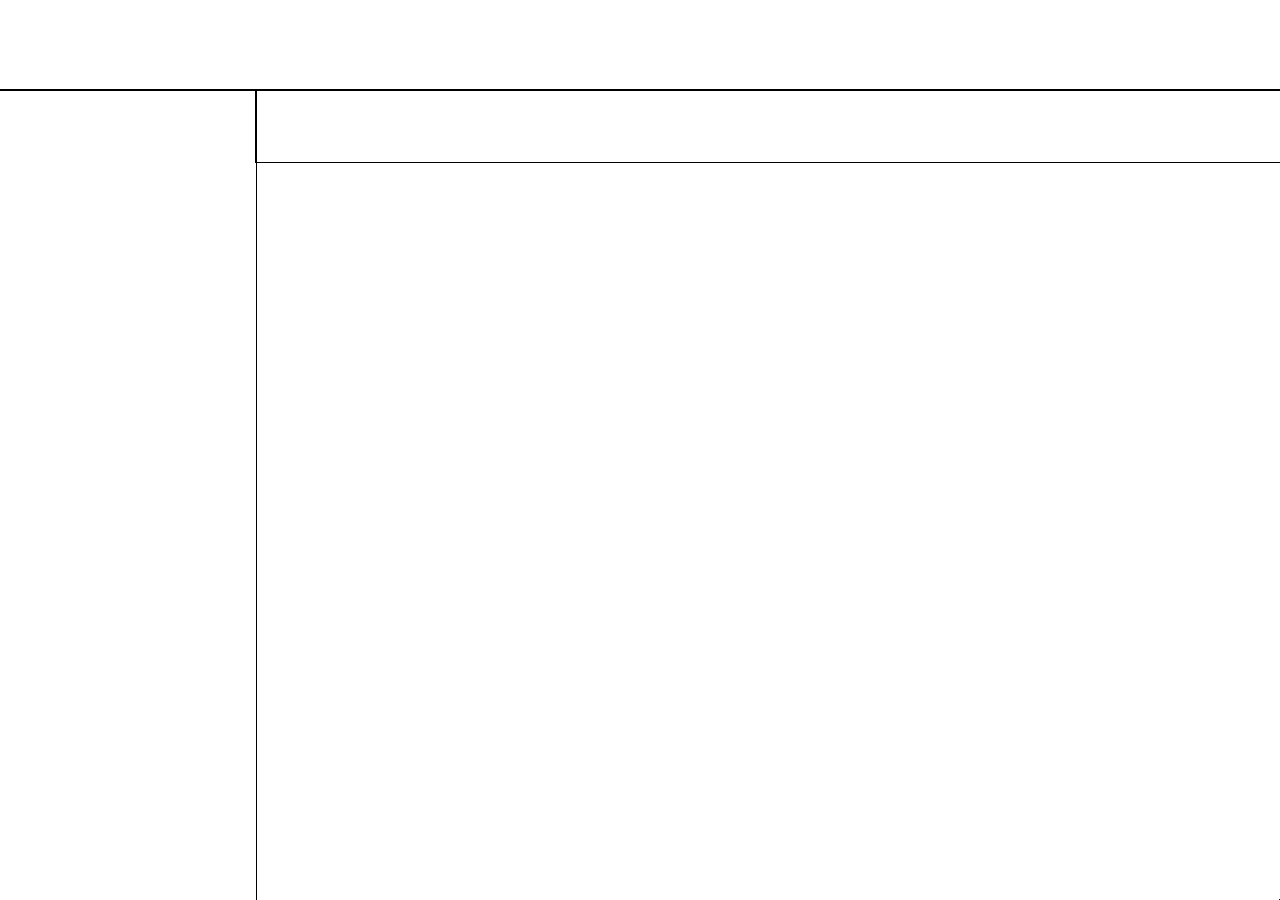
==== index.html @ 4a04c32e "the grid layout of the whole page" ====
<!DOCTYPE html>
<html lang="en">

<head>
    <meta charset="UTF-8">
    <meta http-equiv="X-UA-Compatible" content="IE=edge">
    <meta name="viewport" content="width=device-width, initial-scale=1.0">
    <title>YouTube</title>
    <link rel="stylesheet" href="assets/css/style.css">
    <link href="https://fonts.googleapis.com/icon?family=Material+Icons" rel="stylesheet" />
    <link rel="stylesheet" href="https://pro.fontawesome.com/releases/v5.10.0/css/all.css" integrity="sha384-AYmEC3Yw5cVb3ZcuHtOA93w35dYTsvhLPVnYs9eStHfGJvOvKxVfELGroGkvsg+p" crossorigin="anonymous"/>
    <link rel="icon" href="assets/images/main/youtube_logo_icon_168737.png" type="image/icon type">
</head>

<body>
<!----------------------------------------------------------------------------------------->
    <section class="container-menus" id="container-menus">
<!-------------------------------------------------------------------------------->
        <header class="header">
            
        </header>

        <header class="mini-header">

        </header>

        <aside class="left-menu">

        </aside>

        <main class="main-menu">
        
        </main>
<!----------------------------------------------------------------------------------------->
    </section>
        
</body>
</html>
---- assets/css/style.css ----
/*DEFAULT VALUES */
* {
    margin: 0 0;
    padding: 0 0;
    box-sizing: border-box;
    text-decoration: none;
    list-style: none;
}

body {
    font-family: sans-serif;
    font-size: 12px;
}

.svg {
    padding-top: 3px;
}

html {
    scroll-behavior: smooth;
}

a {
    transition: 1s;
    -webkit-transition: 1s;
    -moz-transition: 1s;
    -ms-transition: 1s;
    -o-transition: 1s;
}

/* HERE THE GIRD LAYOUT FOR THE PAGE */
section.container-menus {
    height: 100vh;
    display: grid;
    grid-template: 
    "header header" 0.1fr
    "left-menu mini-header" 0.08fr
    "left-menu main" 0.82fr /
    0.2fr 0.8fr;
}

section.container-menus header.header {
    grid-area: header;
    outline: 1px solid #000;
}

section.container-menus header.mini-header {
    grid-area: mini-header;
    outline: 1px solid #000;
}

section.container-menus aside.left-menu {
    grid-area: left-menu;
    outline: 1px solid #000;
}

section.container-menus main.main-menu {
    grid-area: main-menu;
    outline: 1px solid #000;
}
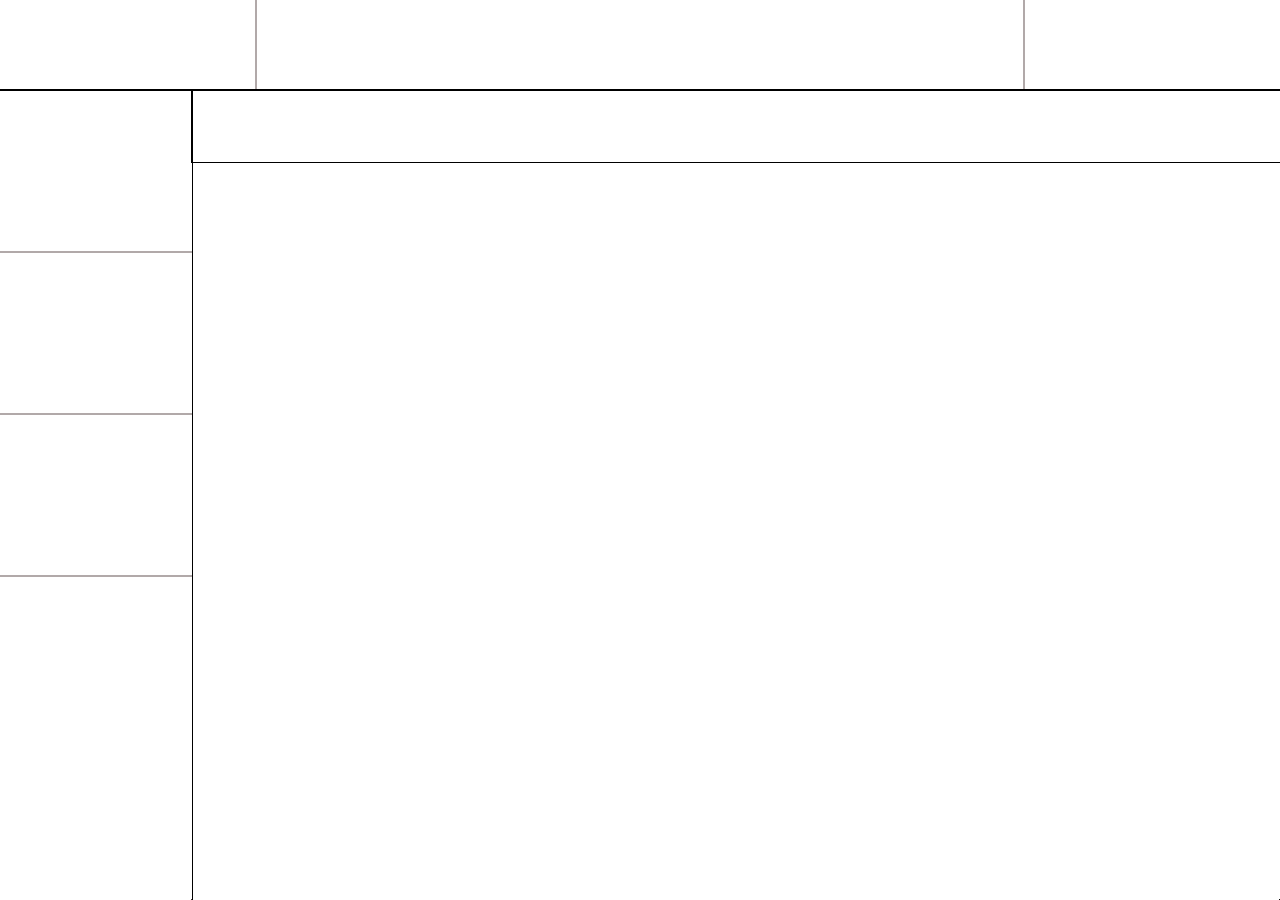
==== commit 69ad2b66: "layuout finished for page" ====
--- a/index.html
+++ b/index.html
@@ -18,14 +18,62 @@
 <!-------------------------------------------------------------------------------->
         <header class="header">
             
+            <div class="header-sub-1">
+
+            </div>
+
+            <div class="header-sub-2">
+                
+            </div>
+
+            <div class="header-sub-3">
+                
+            </div>
+
         </header>
 
         <header class="mini-header">
+
+            <div class="elements-wrapper">
+
+            </div>
 
         </header>
 
         <aside class="left-menu">
 
+            <div class="left-menu-sub-1">
+                
+            </div>
+
+            <div class="left-menu-sub-2">
+                
+            </div>
+
+            <div class="left-menu-sub-3">
+                
+            </div>
+
+            <div class="left-menu-sub-4">
+                
+            </div>
+
+            <div class="left-menu-sub-5">
+                
+            </div>
+
+            <div class="left-menu-sub-6">
+                
+            </div>
+
+            <div class="left-menu-sub-7">
+                
+            </div>
+
+            <div class="left-menu-sub-8">
+                
+            </div>
+            
         </aside>
 
         <main class="main-menu">
--- a/assets/css/style.css
+++ b/assets/css/style.css
@@ -36,25 +36,100 @@
     "header header" 0.1fr
     "left-menu mini-header" 0.08fr
     "left-menu main" 0.82fr /
-    0.2fr 0.8fr;
+    0.15fr 0.85fr;
 }
 
 section.container-menus header.header {
     grid-area: header;
     outline: 1px solid #000;
+    width: 100%;
+    display: grid;
+    grid-template: 
+    "header-sub-1 header-sub-2 header-sub-3" 1fr /
+    0.2fr 0.6fr 0.2fr;
 }
 
 section.container-menus header.mini-header {
     grid-area: mini-header;
     outline: 1px solid #000;
+    width: 100%;
 }
 
 section.container-menus aside.left-menu {
     grid-area: left-menu;
     outline: 1px solid #000;
+    width: 100%;
+    display: grid;
+    grid-template: 
+    "left-menu-sub-1" 0.2fr
+    "left-menu-sub-2" 0.2fr
+    "left-menu-sub-3" 0.2fr
+    "left-menu-sub-4" 0.4fr /
+    /* "left-menu-sub-5" 0.05fr
+    "left-menu-sub-6" 0.05fr
+    "left-menu-sub-7" 0.3fr
+    "left-menu-sub-8"; 0.3fr */
+    1fr;
 }
 
 section.container-menus main.main-menu {
     grid-area: main-menu;
     outline: 1px solid #000;
+    width: 100%;
 }
+
+section.container-menus header.header .header-sub-1 {
+    grid-area: header-sub-1;
+    outline: 0.5px solid rgba(41, 19, 19, 0.363);
+}
+
+section.container-menus header.header .header-sub-2 {
+    grid-area: header-sub-2;
+    outline: 0.5px solid rgba(41, 19, 19, 0.363);
+}
+
+section.container-menus header.header .header-sub-3 {
+    grid-area: header-sub-3;
+    outline: 0.5px solid rgba(41, 19, 19, 0.363);
+}
+
+section.container-menus aside.left-menu .left-menu-sub-1 {
+    grid-area: left-menu-sub-1;
+    outline: 0.5px solid rgba(41, 19, 19, 0.363);
+}
+
+section.container-menus aside.left-menu .left-menu-sub-2 {
+    grid-area: left-menu-sub-2;
+    outline: 0.5px solid rgba(41, 19, 19, 0.363);
+}
+
+section.container-menus aside.left-menu .left-menu-sub-3 {
+    grid-area: left-menu-sub-3;
+    outline: 0.5px solid rgba(41, 19, 19, 0.363);
+}
+
+section.container-menus aside.left-menu .left-menu-sub-4 {
+    grid-area: left-menu-sub-4;
+    outline: 0.5px solid rgba(41, 19, 19, 0.363);
+}
+
+section.container-menus aside.left-menu .left-menu-sub-5 {
+    grid-area: left-menu-sub-5;
+    outline: 0.5px solid rgba(41, 19, 19, 0.363);
+}
+
+section.container-menus aside.left-menu .left-menu-sub-6 {
+    grid-area: left-menu-sub-6;
+    outline: 0.5px solid rgba(41, 19, 19, 0.363);
+}
+
+section.container-menus aside.left-menu .left-menu-sub-7 {
+    grid-area: left-menu-sub-7;
+    outline: 0.5px solid rgba(41, 19, 19, 0.363);
+}
+
+section.container-menus aside.left-menu .left-menu-sub-8 {
+    grid-area: left-menu-sub-8;
+    outline: 0.5px solid rgba(41, 19, 19, 0.363);
+}
+
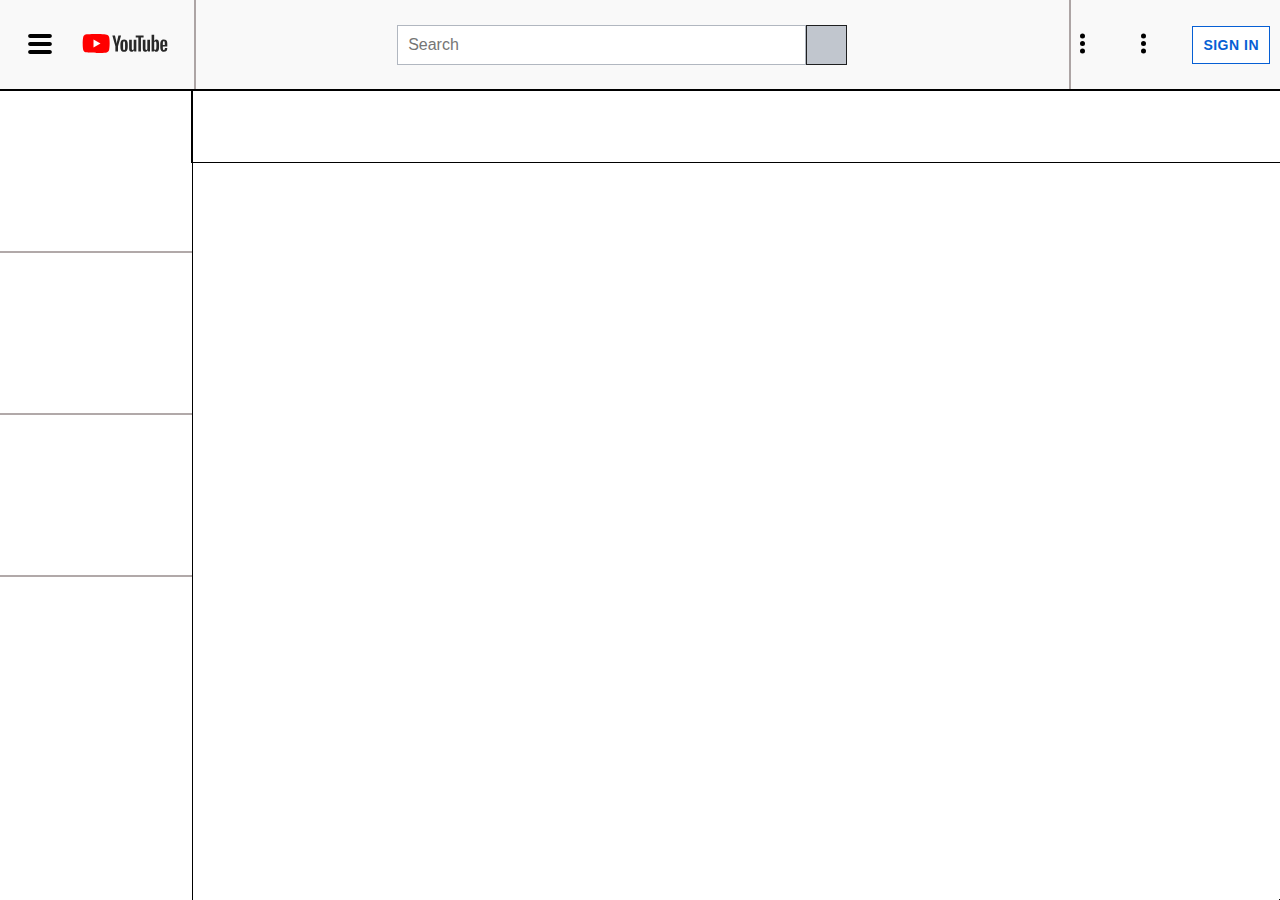
==== commit b7d6a9f7: "header finished, is also repsonsive and doesnt break the layout" ====
--- a/index.html
+++ b/index.html
@@ -20,18 +20,37 @@
             
             <div class="header-sub-1">
 
+                <div class="header-group-1">
+                    <a href="#"><svg version="1.1" id="Layer_1" xmlns="http://www.w3.org/2000/svg" xmlns:xlink="http://www.w3.org/1999/xlink" x="0px" y="0px" width="50px" height="20px" viewBox="0 0 122.879 103.609" enable-background="new 0 0 122.879 103.609" xml:space="preserve"><g><path fill-rule="evenodd" clip-rule="evenodd" d="M10.368,0h102.144c5.703,0,10.367,4.665,10.367,10.367v0 c0,5.702-4.664,10.368-10.367,10.368H10.368C4.666,20.735,0,16.07,0,10.368v0C0,4.665,4.666,0,10.368,0L10.368,0z M10.368,82.875 h102.144c5.703,0,10.367,4.665,10.367,10.367l0,0c0,5.702-4.664,10.367-10.367,10.367H10.368C4.666,103.609,0,98.944,0,93.242l0,0 C0,87.54,4.666,82.875,10.368,82.875L10.368,82.875z M10.368,41.438h102.144c5.703,0,10.367,4.665,10.367,10.367l0,0 c0,5.702-4.664,10.368-10.367,10.368H10.368C4.666,62.173,0,57.507,0,51.805l0,0C0,46.103,4.666,41.438,10.368,41.438 L10.368,41.438z"/></g></svg></a>
+                    <a href="#"><svg xmlns="http://www.w3.org/2000/svg" height="45" width="110" xml:space="preserve" y="0" x="0" id="Layer_1" version="1.1" viewBox="-57.15 -21.25 495.3 127.5"><style id="style7427" type="text/css">.st2{fill:#282828}</style><g id="g7433"><path id="path7429" d="M118.9 13.3c-1.4-5.2-5.5-9.3-10.7-10.7C98.7 0 60.7 0 60.7 0s-38 0-47.5 2.5C8.1 3.9 3.9 8.1 2.5 13.3 0 22.8 0 42.5 0 42.5s0 19.8 2.5 29.2C3.9 76.9 8 81 13.2 82.4 22.8 85 60.7 85 60.7 85s38 0 47.5-2.5c5.2-1.4 9.3-5.5 10.7-10.7 2.5-9.5 2.5-29.2 2.5-29.2s.1-19.8-2.5-29.3z" fill="red"/><path id="polygon7431" fill="#fff" d="M48.6 24.3v36.4l31.6-18.2z"/></g><g id="g7451"><g id="g7449"><path id="path7435" d="M176.3 77.4c-2.4-1.6-4.1-4.1-5.1-7.6-1-3.4-1.5-8-1.5-13.6v-7.7c0-5.7.6-10.3 1.7-13.8 1.2-3.5 3-6 5.4-7.6 2.5-1.6 5.7-2.4 9.7-2.4 3.9 0 7.1.8 9.5 2.4 2.4 1.6 4.1 4.2 5.2 7.6 1.1 3.4 1.7 8 1.7 13.8v7.7c0 5.7-.5 10.2-1.6 13.7-1.1 3.4-2.8 6-5.2 7.6-2.4 1.6-5.7 2.4-9.8 2.4-4.2-.1-7.6-.9-10-2.5zm13.5-8.4c.7-1.7 1-4.6 1-8.5V43.9c0-3.8-.3-6.6-1-8.4-.7-1.8-1.8-2.6-3.5-2.6-1.6 0-2.8.9-3.4 2.6-.7 1.8-1 4.6-1 8.4v16.6c0 3.9.3 6.8 1 8.5.6 1.7 1.8 2.6 3.5 2.6 1.6 0 2.7-.8 3.4-2.6z" class="st2"/><path id="path7437" d="M360.9 56.3V59c0 3.4.1 6 .3 7.7.2 1.7.6 3 1.3 3.7.6.8 1.6 1.2 3 1.2 1.8 0 3-.7 3.7-2.1.7-1.4 1-3.7 1.1-7l10.3.6c.1.5.1 1.1.1 1.9 0 4.9-1.3 8.6-4 11-2.7 2.4-6.5 3.6-11.4 3.6-5.9 0-10-1.9-12.4-5.6-2.4-3.7-3.6-9.4-3.6-17.2v-9.3c0-8 1.2-13.8 3.7-17.5 2.5-3.7 6.7-5.5 12.6-5.5 4.1 0 7.3.8 9.5 2.3 2.2 1.5 3.7 3.9 4.6 7 .9 3.2 1.3 7.6 1.3 13.2v9.1h-20.1zm1.5-22.4c-.6.8-1 2-1.2 3.7-.2 1.7-.3 4.3-.3 7.8v3.8h8.8v-3.8c0-3.4-.1-6-.3-7.8-.2-1.8-.7-3-1.3-3.7-.6-.7-1.6-1.1-2.8-1.1-1.4-.1-2.3.3-2.9 1.1z" class="st2"/><path id="path7439" d="M147.1 55.3L133.5 6h11.9l4.8 22.3c1.2 5.5 2.1 10.2 2.7 14.1h.3c.4-2.8 1.3-7.4 2.7-14l5-22.4h11.9L159 55.3v23.6h-11.8V55.3z" class="st2"/><path id="path7441" d="M241.6 25.7V79h-9.4l-1-6.5h-.3c-2.5 4.9-6.4 7.4-11.5 7.4-3.5 0-6.1-1.2-7.8-3.5-1.7-2.3-2.5-5.9-2.5-10.9V25.7h12v39.1c0 2.4.3 4.1.8 5.1s1.4 1.5 2.6 1.5c1 0 2-.3 3-1 1-.6 1.7-1.4 2.1-2.4V25.7z" class="st2"/><path id="path7443" d="M303.1 25.7V79h-9.4l-1-6.5h-.3c-2.5 4.9-6.4 7.4-11.5 7.4-3.5 0-6.1-1.2-7.8-3.5-1.7-2.3-2.5-5.9-2.5-10.9V25.7h12v39.1c0 2.4.3 4.1.8 5.1s1.4 1.5 2.6 1.5c1 0 2-.3 3-1 1-.6 1.7-1.4 2.1-2.4V25.7z" class="st2"/><path id="path7445" d="M274.2 15.7h-11.9v63.2h-11.7V15.7h-11.9V6h35.5z" class="st2"/><path id="path7447" d="M342.8 34.2c-.7-3.4-1.9-5.8-3.5-7.3s-3.9-2.3-6.7-2.3c-2.2 0-4.3.6-6.2 1.9-1.9 1.2-3.4 2.9-4.4 4.9h-.1V3.3h-11.6v75.6h9.9l1.2-5h.3c.9 1.8 2.3 3.2 4.2 4.3 1.9 1 3.9 1.6 6.2 1.6 4.1 0 7-1.9 8.9-5.6 1.9-3.7 2.9-9.6 2.9-17.5v-8.4c-.1-6.1-.4-10.8-1.1-14.1zm-11 21.7c0 3.9-.2 6.9-.5 9.1-.3 2.2-.9 3.8-1.6 4.7-.8.9-1.8 1.4-3 1.4-1 0-1.9-.2-2.7-.7-.8-.5-1.5-1.2-2-2.1V38.1c.4-1.4 1.1-2.6 2.1-3.6 1-.9 2.1-1.4 3.2-1.4 1.2 0 2.2.5 2.8 1.4.7 1 1.1 2.6 1.4 4.8.3 2.3.4 5.5.4 9.6v7z" class="st2"/></g></g></svg></a>
+                </div>
+
             </div>
 
             <div class="header-sub-2">
                 
+                <div class="header-group-2">
+                    <div class="button-search">
+                        <input type="search" name="q" placeholder="Search" aria-label="Search through site content">
+                        <button type="submit"><i class="fa fa-search"></i></button>
+                    </div>
+                    <a href="#"><i class="fas fa-microphone"></i></a>
+                </div>
+
             </div>
 
             <div class="header-sub-3">
-                
+
+                <div class="header-group-3">
+                    <a href="#"><svg width="25px" height="25px" viewBox="0 0 20 20" xmlns="http://www.w3.org/2000/svg"><path d="M10 12a2 2 0 1 1 0-4 2 2 0 0 1 0 4zm0-6a2 2 0 1 1 0-4 2 2 0 0 1 0 4zm0 12a2 2 0 1 1 0-4 2 2 0 0 1 0 4z"/></svg></a>
+                    <a href="#"><svg width="25px" height="25px" viewBox="0 0 20 20" xmlns="http://www.w3.org/2000/svg"><path d="M10 12a2 2 0 1 1 0-4 2 2 0 0 1 0 4zm0-6a2 2 0 1 1 0-4 2 2 0 0 1 0 4zm0 12a2 2 0 1 1 0-4 2 2 0 0 1 0 4z"/></svg></a>
+                    <button>Sign In</button>
+                </div>
+
             </div>
 
         </header>
-
+<!----------------------------------------------------------------------------------->
         <header class="mini-header">
 
             <div class="elements-wrapper">
@@ -39,6 +58,7 @@
             </div>
 
         </header>
+<!--------------------------------------------------------------------------->
 
         <aside class="left-menu">
 
@@ -58,7 +78,7 @@
                 
             </div>
 
-            <div class="left-menu-sub-5">
+            <!-- <div class="left-menu-sub-5">
                 
             </div>
 
@@ -72,12 +92,45 @@
 
             <div class="left-menu-sub-8">
                 
-            </div>
+            </div> -->
             
         </aside>
+<!------------------------------------------------------------------------->
 
         <main class="main-menu">
         
+            <div class="main-post">
+
+            </div>
+
+            <div class="main-post">
+                
+            </div>
+
+            <div class="main-post">
+                
+            </div>
+
+            <div class="main-post">
+                
+            </div>
+
+            <div class="main-post">
+                
+            </div>
+
+            <div class="main-post">
+                
+            </div>
+
+            <div class="main-post">
+                
+            </div>
+
+            <div class="main-post">
+                
+            </div>
+
         </main>
 <!----------------------------------------------------------------------------------------->
     </section>
--- a/assets/css/style.css
+++ b/assets/css/style.css
@@ -46,7 +46,8 @@
     display: grid;
     grid-template: 
     "header-sub-1 header-sub-2 header-sub-3" 1fr /
-    0.2fr 0.6fr 0.2fr;
+    0.2fr 0.9fr auto;
+    background-color: #f9f9f9;
 }
 
 section.container-menus header.mini-header {
@@ -81,16 +82,28 @@
 section.container-menus header.header .header-sub-1 {
     grid-area: header-sub-1;
     outline: 0.5px solid rgba(41, 19, 19, 0.363);
+    display: grid;
+    place-items: center;
+    justify-content: center;
+    /* align-content: start; */
 }
 
 section.container-menus header.header .header-sub-2 {
     grid-area: header-sub-2;
     outline: 0.5px solid rgba(41, 19, 19, 0.363);
+    display: grid;
+    place-items: center;
+    justify-content: center;
+    /* align-content: start; */
 }
 
 section.container-menus header.header .header-sub-3 {
     grid-area: header-sub-3;
     outline: 0.5px solid rgba(41, 19, 19, 0.363);
+    display: grid;
+    place-items: center;
+    justify-content: center;
+    /* align-content: start; */
 }
 
 section.container-menus aside.left-menu .left-menu-sub-1 {
@@ -113,7 +126,7 @@
     outline: 0.5px solid rgba(41, 19, 19, 0.363);
 }
 
-section.container-menus aside.left-menu .left-menu-sub-5 {
+/* section.container-menus aside.left-menu .left-menu-sub-5 {
     grid-area: left-menu-sub-5;
     outline: 0.5px solid rgba(41, 19, 19, 0.363);
 }
@@ -131,5 +144,109 @@
 section.container-menus aside.left-menu .left-menu-sub-8 {
     grid-area: left-menu-sub-8;
     outline: 0.5px solid rgba(41, 19, 19, 0.363);
-}
-
+} */
+
+header.header .header-sub-1 .header-group-1 {
+    display: grid;
+    grid-template-columns: 1fr auto;
+    place-items: center;
+    grid-gap: 5px;
+    width: 100%;
+}
+
+header.header .header-sub-2 .header-group-2 {
+    display: grid;
+    grid-template-columns: 450px auto;
+    place-items: center;
+    justify-content: center;
+    grid-gap: 20px;
+    width: 100%;
+}
+
+header.header .header-sub-3 .header-group-3 {
+    display: grid;
+    grid-template-columns: auto 1fr 1fr;
+    grid-gap: 5px;
+    place-items: center;
+    justify-content: center;
+    /* padding-right: 10px; */
+    width: 100%;
+}
+
+header.header .header-sub-3 .header-group-3 button {
+    text-transform: uppercase;
+    border: 1px solid #065fd4;
+    background-color: #fff;
+    font-size: 14px;
+    padding: 10px 10px;
+    font-weight: 700;
+    letter-spacing: 0.5px;
+    font-family: sans-serif;
+    color: #065fd4;
+    margin-right: 10px;
+}
+
+header.header .header-sub-2 .header-group-2 .button-search {
+    
+    display: grid;
+    grid-template-columns: 1fr 0.1fr;
+    width: 100%;
+}
+
+header.header .header-sub-2 .header-group-2 a {
+    /* padding-left: 100px; */
+}
+
+header.header .header-sub-2 .header-group-2 a i{
+    font-size: 26px;
+}
+
+
+header.header .header-sub-2 .header-group-2 input {
+    font-size: 16px;
+    background-color: #fff;
+    color: #111111;
+    letter-spacing: normal;
+    font-weight: normal;
+    border: 1px solid #b1b7c0;
+    padding: 10px 10px;
+    width: 100%;
+}
+
+header.header .header-sub-2 .header-group-2 button {
+    padding: 10px 10px;
+    font-size: 16px;
+    background-color: #c1c6ce;
+    border: 1px solid #1e1f20;;
+}
+
+header.header .header-sub-2 .header-group-2 input:active {
+    border: 1px solid #065fd4;
+}
+
+@media screen and (max-width: 900px) {
+    header.header .header-sub-2 .header-group-2 {
+        display: grid;
+        grid-template-columns: auto auto ;
+        place-items: center;
+        justify-content: center;
+        grid-gap: 5px;
+        width: 100%;
+    }
+
+    header.header .header-sub-3 .header-group-3 {
+        display: grid;
+        grid-template-columns: auto auto auto;
+        grid-gap: 5px;
+        width: 100%;
+    }
+
+    header.header .header-sub-1 .header-group-1 {
+        display: grid;
+        grid-template-columns: auto auto ;
+        place-items: center;
+        justify-content: center;
+        grid-gap: 3px;
+        width: 100%;
+    }
+}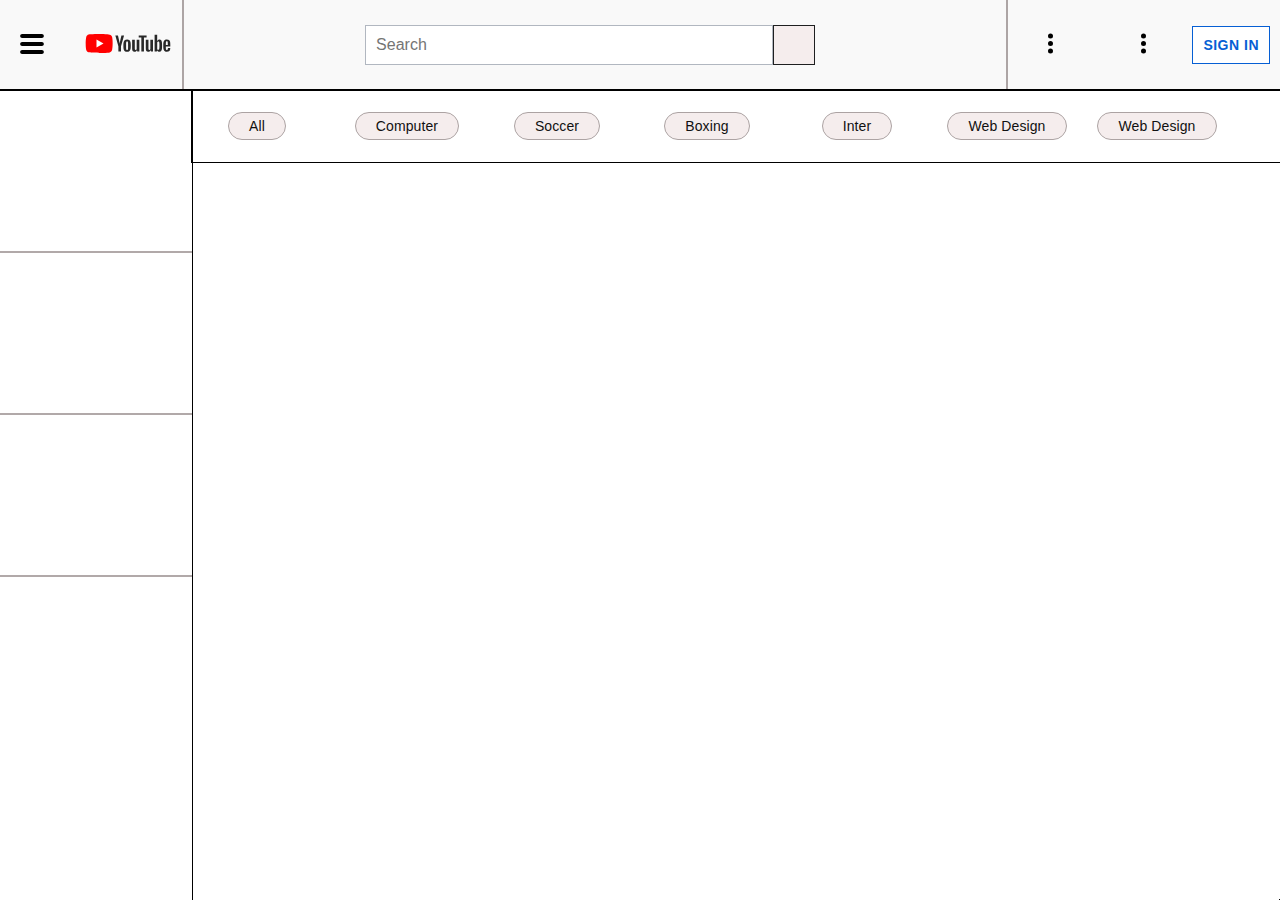
==== commit 76f9553e: "added mini-header and made it responsive, create a media query so that the left menu displays none i" ====
--- a/index.html
+++ b/index.html
@@ -53,9 +53,15 @@
 <!----------------------------------------------------------------------------------->
         <header class="mini-header">
 
-            <div class="elements-wrapper">
-
-            </div>
+                <ul class="elements-wrapper">
+                    <li class="list-items">All</li>
+                    <li class="list-items">Computer</li>
+                    <li class="list-items">Soccer</li>
+                    <li class="list-items">Boxing</li>
+                    <li class="list-items">Inter</li>
+                    <li class="list-items">Web Design</li>
+                    <li class="list-items">Web Design</li>
+                </ul>
 
         </header>
 <!--------------------------------------------------------------------------->
--- a/assets/css/style.css
+++ b/assets/css/style.css
@@ -1,4 +1,4 @@
-/*DEFAULT VALUES */
+/*DEFAULT VALUES  had a problem with header not quite responsive and the right header magically moved like 100 px from right to left and caused problems but with AUTO in grid fixed it also add AUTO to 900 px media query especially the last button*/
 * {
     margin: 0 0;
     padding: 0 0;
@@ -46,7 +46,7 @@
     display: grid;
     grid-template: 
     "header-sub-1 header-sub-2 header-sub-3" 1fr /
-    0.2fr 0.9fr auto;
+    0.2fr 0.9fr auto; /* this is where the bug was wich cause header problems, i had all three at 1fr 1fr 1fr but when i tried auto in the last part all went perfect when responsive*/
     background-color: #f9f9f9;
 }
 
@@ -54,6 +54,8 @@
     grid-area: mini-header;
     outline: 1px solid #000;
     width: 100%;
+    display: grid;
+    grid-template-rows: 1fr;
 }
 
 section.container-menus aside.left-menu {
@@ -71,12 +73,14 @@
     "left-menu-sub-7" 0.3fr
     "left-menu-sub-8"; 0.3fr */
     1fr;
+    /* overflow: scroll; */
 }
 
 section.container-menus main.main-menu {
     grid-area: main-menu;
     outline: 1px solid #000;
     width: 100%;
+    /* overflow: scroll; */
 }
 
 section.container-menus header.header .header-sub-1 {
@@ -148,9 +152,9 @@
 
 header.header .header-sub-1 .header-group-1 {
     display: grid;
-    grid-template-columns: 1fr auto;
-    place-items: center;
-    grid-gap: 5px;
+    grid-template-columns: 1fr 1fr;
+    place-items: center;
+    grid-gap: 10px;
     width: 100%;
 }
 
@@ -159,13 +163,13 @@
     grid-template-columns: 450px auto;
     place-items: center;
     justify-content: center;
-    grid-gap: 20px;
+    grid-gap: 10px;
     width: 100%;
 }
 
 header.header .header-sub-3 .header-group-3 {
     display: grid;
-    grid-template-columns: auto 1fr 1fr;
+    grid-template-columns: 1fr 1fr 1fr;
     grid-gap: 5px;
     place-items: center;
     justify-content: center;
@@ -184,6 +188,15 @@
     font-family: sans-serif;
     color: #065fd4;
     margin-right: 10px;
+    cursor: pointer;
+}
+
+
+header.header .header-sub-3 .header-group-3 button:hover {
+    background-color: #065fd4;
+    color: #fff;
+    border: 1px solid #111111;
+    transition: 1s;
 }
 
 header.header .header-sub-2 .header-group-2 .button-search {
@@ -191,10 +204,6 @@
     display: grid;
     grid-template-columns: 1fr 0.1fr;
     width: 100%;
-}
-
-header.header .header-sub-2 .header-group-2 a {
-    /* padding-left: 100px; */
 }
 
 header.header .header-sub-2 .header-group-2 a i{
@@ -214,14 +223,76 @@
 }
 
 header.header .header-sub-2 .header-group-2 button {
-    padding: 10px 10px;
+    padding: 10px 20px;
     font-size: 16px;
-    background-color: #c1c6ce;
-    border: 1px solid #1e1f20;;
+    background-color: #f5eded;
+    border: 1px solid #1e1f20;
+    cursor: pointer;
 }
 
 header.header .header-sub-2 .header-group-2 input:active {
     border: 1px solid #065fd4;
+}
+
+header.mini-header ul.elements-wrapper {
+    display: grid;
+    grid-template-columns: repeat(7, 130px);
+    grid-gap: 20px;
+    place-items: center;
+    justify-content: left;
+    /* padding-left: 10px; */
+    /* overflow: scroll; */
+}
+
+header.mini-header ul.elements-wrapper li {
+    border-radius: 20px;
+    background-color: #f5eded;
+    padding: 5px 20px;
+    font-size: 14px;
+    font-family: sans-serif;
+    font-weight: 500;
+    color: #111111;
+    letter-spacing: 0.1px;
+    cursor: pointer;
+    border: 1px solid #aca3a3;
+    /* display: grid;
+    place-items: center; */
+}
+
+header.mini-header ul.elements-wrapper li:hover {
+    background-color: #141616;
+    transition: 1s;
+    color: #fff;
+    border: 2px solid #ffffff;
+}
+
+
+
+
+@media screen and (max-width: 1250px) {
+
+    header.mini-header ul.elements-wrapper {
+        overflow: hidden;
+    }
+
+}
+
+@media screen and (max-width: 600px) {
+
+    section.container-menus {
+        height: 100vh;
+        display: grid;
+        grid-template: 
+        "header" 0.1fr
+        "mini-header" 0.08fr
+        "main" 0.82fr /
+        1fr;
+    }
+
+    section.container-menus aside.left-menu {
+        display: none;
+    }
+
 }
 
 @media screen and (max-width: 900px) {
@@ -246,7 +317,7 @@
         grid-template-columns: auto auto ;
         place-items: center;
         justify-content: center;
-        grid-gap: 3px;
+        grid-gap: 5px;
         width: 100%;
     }
 }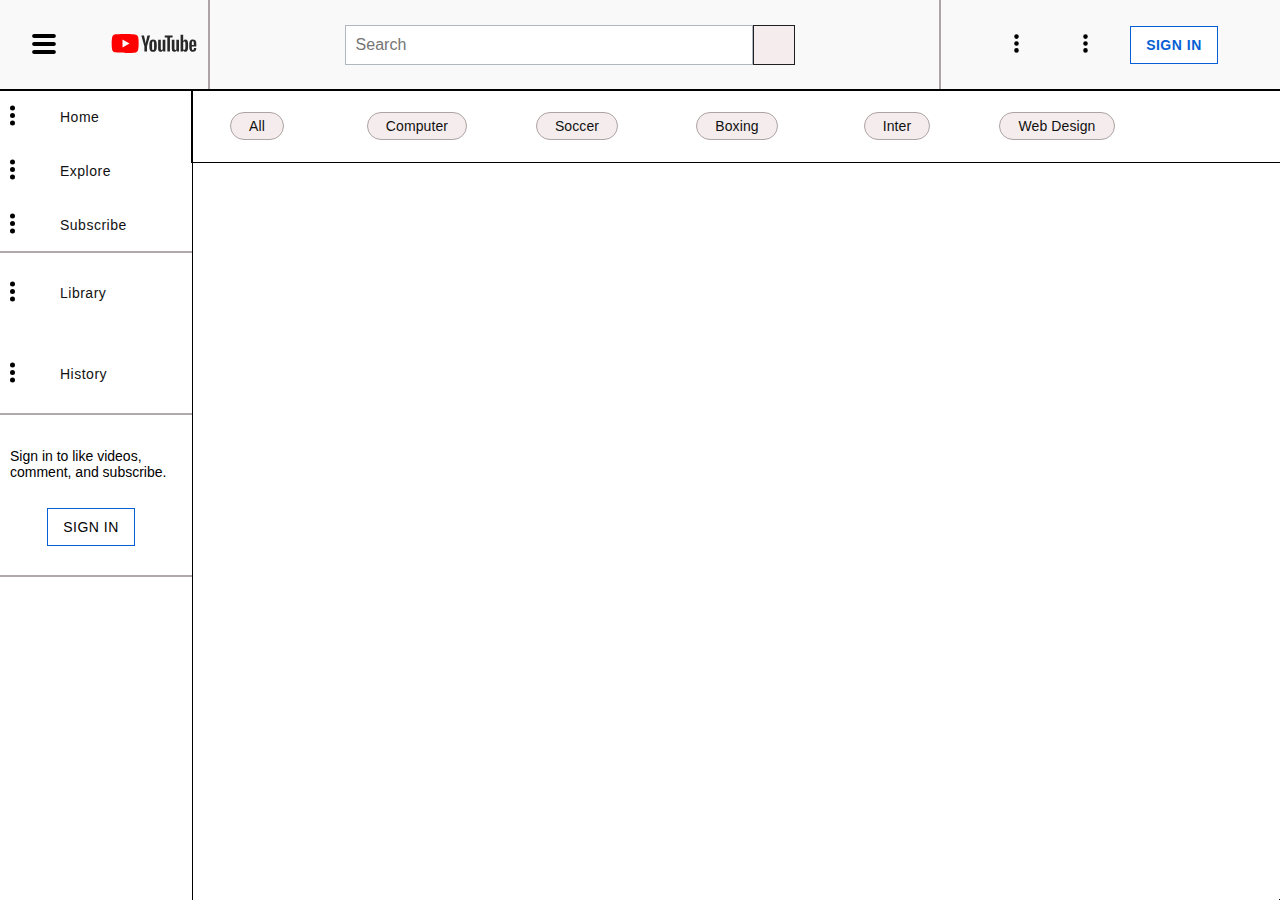
==== commit fed6f10a: "started working on left sidebar menu and added things there" ====
--- a/index.html
+++ b/index.html
@@ -42,9 +42,12 @@
             <div class="header-sub-3">
 
                 <div class="header-group-3">
-                    <a href="#"><svg width="25px" height="25px" viewBox="0 0 20 20" xmlns="http://www.w3.org/2000/svg"><path d="M10 12a2 2 0 1 1 0-4 2 2 0 0 1 0 4zm0-6a2 2 0 1 1 0-4 2 2 0 0 1 0 4zm0 12a2 2 0 1 1 0-4 2 2 0 0 1 0 4z"/></svg></a>
-                    <a href="#"><svg width="25px" height="25px" viewBox="0 0 20 20" xmlns="http://www.w3.org/2000/svg"><path d="M10 12a2 2 0 1 1 0-4 2 2 0 0 1 0 4zm0-6a2 2 0 1 1 0-4 2 2 0 0 1 0 4zm0 12a2 2 0 1 1 0-4 2 2 0 0 1 0 4z"/></svg></a>
-                    <button>Sign In</button>
+                    <a href="#"><svg width="23px" height="23px" viewBox="0 0 20 20" xmlns="http://www.w3.org/2000/svg"><path d="M10 12a2 2 0 1 1 0-4 2 2 0 0 1 0 4zm0-6a2 2 0 1 1 0-4 2 2 0 0 1 0 4zm0 12a2 2 0 1 1 0-4 2 2 0 0 1 0 4z"/></svg></a>
+                    <a href="#"><svg width="23px" height="23px" viewBox="0 0 20 20" xmlns="http://www.w3.org/2000/svg"><path d="M10 12a2 2 0 1 1 0-4 2 2 0 0 1 0 4zm0-6a2 2 0 1 1 0-4 2 2 0 0 1 0 4zm0 12a2 2 0 1 1 0-4 2 2 0 0 1 0 4z"/></svg></a>
+                    <button>
+                        <i class="fas fa-microphone"></i>
+                        Sign In
+                    </button>
                 </div>
 
             </div>
@@ -60,7 +63,6 @@
                     <li class="list-items">Boxing</li>
                     <li class="list-items">Inter</li>
                     <li class="list-items">Web Design</li>
-                    <li class="list-items">Web Design</li>
                 </ul>
 
         </header>
@@ -69,20 +71,73 @@
         <aside class="left-menu">
 
             <div class="left-menu-sub-1">
-                
-            </div>
+
+                <div class="left-group-1">
+                    <a href="#"><svg width="25px" height="25px" viewBox="0 0 20 20" xmlns="http://www.w3.org/2000/svg"><path d="M10 12a2 2 0 1 1 0-4 2 2 0 0 1 0 4zm0-6a2 2 0 1 1 0-4 2 2 0 0 1 0 4zm0 12a2 2 0 1 1 0-4 2 2 0 0 1 0 4z"/></svg></a>
+                    <span><a href="#">Home</a></span>
+                </div>
+
+                <div class="left-group-1">
+                    <a href="#"><svg width="25px" height="25px" viewBox="0 0 20 20" xmlns="http://www.w3.org/2000/svg"><path d="M10 12a2 2 0 1 1 0-4 2 2 0 0 1 0 4zm0-6a2 2 0 1 1 0-4 2 2 0 0 1 0 4zm0 12a2 2 0 1 1 0-4 2 2 0 0 1 0 4z"/></svg></a>
+                    <span><a href="#">Explore</a></span>
+                </div>
+
+                <div class="left-group-1">
+                    <a href="#"><svg width="25px" height="25px" viewBox="0 0 20 20" xmlns="http://www.w3.org/2000/svg"><path d="M10 12a2 2 0 1 1 0-4 2 2 0 0 1 0 4zm0-6a2 2 0 1 1 0-4 2 2 0 0 1 0 4zm0 12a2 2 0 1 1 0-4 2 2 0 0 1 0 4z"/></svg></a>
+                    <span><a href="#">Subscribe</a></span>
+                </div>
+
+            </div> 
 
             <div class="left-menu-sub-2">
-                
-            </div>
+
+                <div class="left-group-2">
+                    <a href="#"><svg width="25px" height="25px" viewBox="0 0 20 20" xmlns="http://www.w3.org/2000/svg"><path d="M10 12a2 2 0 1 1 0-4 2 2 0 0 1 0 4zm0-6a2 2 0 1 1 0-4 2 2 0 0 1 0 4zm0 12a2 2 0 1 1 0-4 2 2 0 0 1 0 4z"/></svg></a>
+                    <span><a href="#">Library</a></span>
+                </div>
+
+                <div class="left-group-2">
+                    <a href="#"><svg width="25px" height="25px" viewBox="0 0 20 20" xmlns="http://www.w3.org/2000/svg"><path d="M10 12a2 2 0 1 1 0-4 2 2 0 0 1 0 4zm0-6a2 2 0 1 1 0-4 2 2 0 0 1 0 4zm0 12a2 2 0 1 1 0-4 2 2 0 0 1 0 4z"/></svg></a>
+                    <span><a href="#">History</a></span>
+                </div>
+
+            </div> 
 
             <div class="left-menu-sub-3">
                 
-            </div>
+                <div class="left-group-3">
+                    <p>Sign in to like videos, comment, and subscribe.</p>
+                    <button>
+                        <i class="fas fa-microphone"></i>
+                        <span>Sign In</span>
+                    </button>
+                </div>
+
+            </div> 
 
             <div class="left-menu-sub-4">
                 
-            </div>
+                <div class="left-group-4">
+
+                </div>
+
+                <div class="left-group-4">
+
+                </div>
+
+                <div class="left-group-4">
+
+                </div>
+
+                <div class="left-group-4">
+
+                </div>
+
+                <div class="left-group-4">
+
+                </div>
+
+            </div> 
 
             <!-- <div class="left-menu-sub-5">
                 
--- a/assets/css/style.css
+++ b/assets/css/style.css
@@ -5,7 +5,12 @@
     box-sizing: border-box;
     text-decoration: none;
     list-style: none;
-}
+    transition: 1s;
+}
+
+::-webkit-scrollbar {
+    width: 10px;
+  }
 
 body {
     font-family: sans-serif;
@@ -22,10 +27,7 @@
 
 a {
     transition: 1s;
-    -webkit-transition: 1s;
-    -moz-transition: 1s;
-    -ms-transition: 1s;
-    -o-transition: 1s;
+    color: #111111;
 }
 
 /* HERE THE GIRD LAYOUT FOR THE PAGE */
@@ -46,7 +48,7 @@
     display: grid;
     grid-template: 
     "header-sub-1 header-sub-2 header-sub-3" 1fr /
-    0.2fr 0.9fr auto; /* this is where the bug was wich cause header problems, i had all three at 1fr 1fr 1fr but when i tried auto in the last part all went perfect when responsive*/
+    0.2fr 0.7fr auto; /* this is where the bug was wich cause header problems, i had all three at 1fr 1fr 1fr but when i tried auto in the last part all went perfect when responsive*/
     background-color: #f9f9f9;
 }
 
@@ -108,26 +110,47 @@
     place-items: center;
     justify-content: center;
     /* align-content: start; */
+    width: 100%;
 }
 
 section.container-menus aside.left-menu .left-menu-sub-1 {
     grid-area: left-menu-sub-1;
     outline: 0.5px solid rgba(41, 19, 19, 0.363);
+    display: grid;
+    place-items: center;
+    justify-content: left;
+    grid-template-rows: 1fr 1fr 1fr;
+    /* align-content: start; */
 }
 
 section.container-menus aside.left-menu .left-menu-sub-2 {
     grid-area: left-menu-sub-2;
     outline: 0.5px solid rgba(41, 19, 19, 0.363);
+    display: grid;
+    place-items: center;
+    justify-content: left;
+    grid-template-rows: 1fr 1fr;
+    /* align-content: start; */
 }
 
 section.container-menus aside.left-menu .left-menu-sub-3 {
     grid-area: left-menu-sub-3;
     outline: 0.5px solid rgba(41, 19, 19, 0.363);
+    display: grid;
+    place-items: center;
+    justify-content: left;
+    grid-template-rows: 1fr;
+    /* align-content: start; */
 }
 
 section.container-menus aside.left-menu .left-menu-sub-4 {
     grid-area: left-menu-sub-4;
     outline: 0.5px solid rgba(41, 19, 19, 0.363);
+    display: grid;
+    place-items: center;
+    justify-content: left;
+    grid-template-rows: 1fr 1fr 1fr 1fr 1fr;
+    /* align-content: start; */
 }
 
 /* section.container-menus aside.left-menu .left-menu-sub-5 {
@@ -169,10 +192,10 @@
 
 header.header .header-sub-3 .header-group-3 {
     display: grid;
-    grid-template-columns: 1fr 1fr 1fr;
-    grid-gap: 5px;
-    place-items: center;
-    justify-content: center;
+    grid-template-columns: 1fr 1fr 2fr;
+    grid-gap: 20px;
+    place-items: center;
+    /* justify-content: center; */
     /* padding-right: 10px; */
     width: 100%;
 }
@@ -182,7 +205,7 @@
     border: 1px solid #065fd4;
     background-color: #fff;
     font-size: 14px;
-    padding: 10px 10px;
+    padding: 10px 15px;
     font-weight: 700;
     letter-spacing: 0.5px;
     font-family: sans-serif;
@@ -236,18 +259,19 @@
 
 header.mini-header ul.elements-wrapper {
     display: grid;
-    grid-template-columns: repeat(7, 130px);
-    grid-gap: 20px;
+    grid-template-columns: repeat(6, 130px);
+    grid-gap: 30px;
     place-items: center;
     justify-content: left;
     /* padding-left: 10px; */
-    /* overflow: scroll; */
+    overflow: hidden;
+    width: auto;
 }
 
 header.mini-header ul.elements-wrapper li {
     border-radius: 20px;
     background-color: #f5eded;
-    padding: 5px 20px;
+    padding: 5px 18px;
     font-size: 14px;
     font-family: sans-serif;
     font-weight: 500;
@@ -266,10 +290,113 @@
     border: 2px solid #ffffff;
 }
 
-
-
-
-@media screen and (max-width: 1250px) {
+aside.left-menu .left-menu-sub-1 .left-group-1 {
+    display: grid;
+    grid-template-columns: 1fr 3fr;
+    /* place-items: center; */
+    justify-content:left;
+    align-items: center; /* this fixe text not centering like place-items */
+    grid-gap: 35px;
+}
+
+aside.left-menu .left-menu-sub-2 .left-group-2 {
+    display: grid;
+    grid-template-columns: 1fr 3fr;
+    justify-content: left;
+    grid-gap: 35px;
+    align-items: center;
+}
+
+aside.left-menu .left-menu-sub-3 .left-group-3 {
+    display: grid;
+    grid-template-rows: 1fr 1fr;
+    justify-content: center;
+    grid-gap: 25px;
+    /* align-items: center; */
+    place-items: center;
+}
+
+aside.left-menu .left-menu-sub-4 .left-group-4 {
+    display: grid;
+    grid-template-columns: 1fr 3fr;
+    justify-content: left;
+    grid-gap: 35px;
+    align-items: center;
+}
+
+aside.left-menu .left-menu-sub-1 .left-group-1 span {
+    font-size: 14px;
+    font-family: sans-serif;
+    letter-spacing: 0.5px;
+    font-weight: normal;
+    /* text-align: left; */
+    color: #030303;
+    /* font-style: italic; */
+}
+
+aside.left-menu .left-menu-sub-2 .left-group-2 span {
+    font-size: 14px;
+    font-family: sans-serif;
+    letter-spacing: 0.5px;
+    font-weight: normal;
+    /* text-align: left; */
+    color: #030303;
+    /* font-style: italic; */
+}
+
+aside.left-menu .left-menu-sub-3 .left-group-3 span {
+    font-size: 14px;
+    font-family: sans-serif;
+    letter-spacing: 0.5px;
+    font-weight: normal;
+    /* text-align: left; */
+    color: #030303;
+    /* font-style: italic; */
+}
+
+aside.left-menu .left-menu-sub-4 .left-group-4 span {
+    font-size: 14px;
+    font-family: sans-serif;
+    letter-spacing: 0.5px;
+    font-weight: normal;
+    /* text-align: left; */
+    color: #030303;
+    /* font-style: italic; */
+}
+
+aside.left-menu .left-menu-sub-3 .left-group-3 button {
+    text-transform: uppercase;
+    border: 1px solid #065fd4;
+    background-color: #fff;
+    font-size: 14px;
+    padding: 10px 15px;
+    font-weight: 700;
+    letter-spacing: 0.5px;
+    font-family: sans-serif;
+    color: #065fd4;
+    margin-right: 10px;
+    cursor: pointer;
+}
+
+aside.left-menu .left-menu-sub-3 .left-group-3 button:hover {
+    background-color: #065fd4;
+    color: #fff;
+    border: 1px solid #111111;
+    transition: 1s;
+}
+
+aside.left-menu .left-menu-sub-3 .left-group-3 p {
+    font-size: 14px;
+    font-family: sans-serif;
+    letter-spacing: normal;
+    font-weight: normal;
+    padding-left: 10px;
+    
+}
+
+
+
+@media screen and (max-width: 1350px) {
 
     header.mini-header ul.elements-wrapper {
         overflow: hidden;
@@ -277,7 +404,19 @@
 
 }
 
-@media screen and (max-width: 600px) {
+@media screen and (max-width: 850px) {
+
+    section.container-menus header.header {
+        width: 100vw;
+    }
+
+    header.header .header-sub-3 .header-group-3 {
+        width: 100vw;
+    }
+
+}
+
+@media screen and (max-width: 650px) {
 
     section.container-menus {
         height: 100vh;
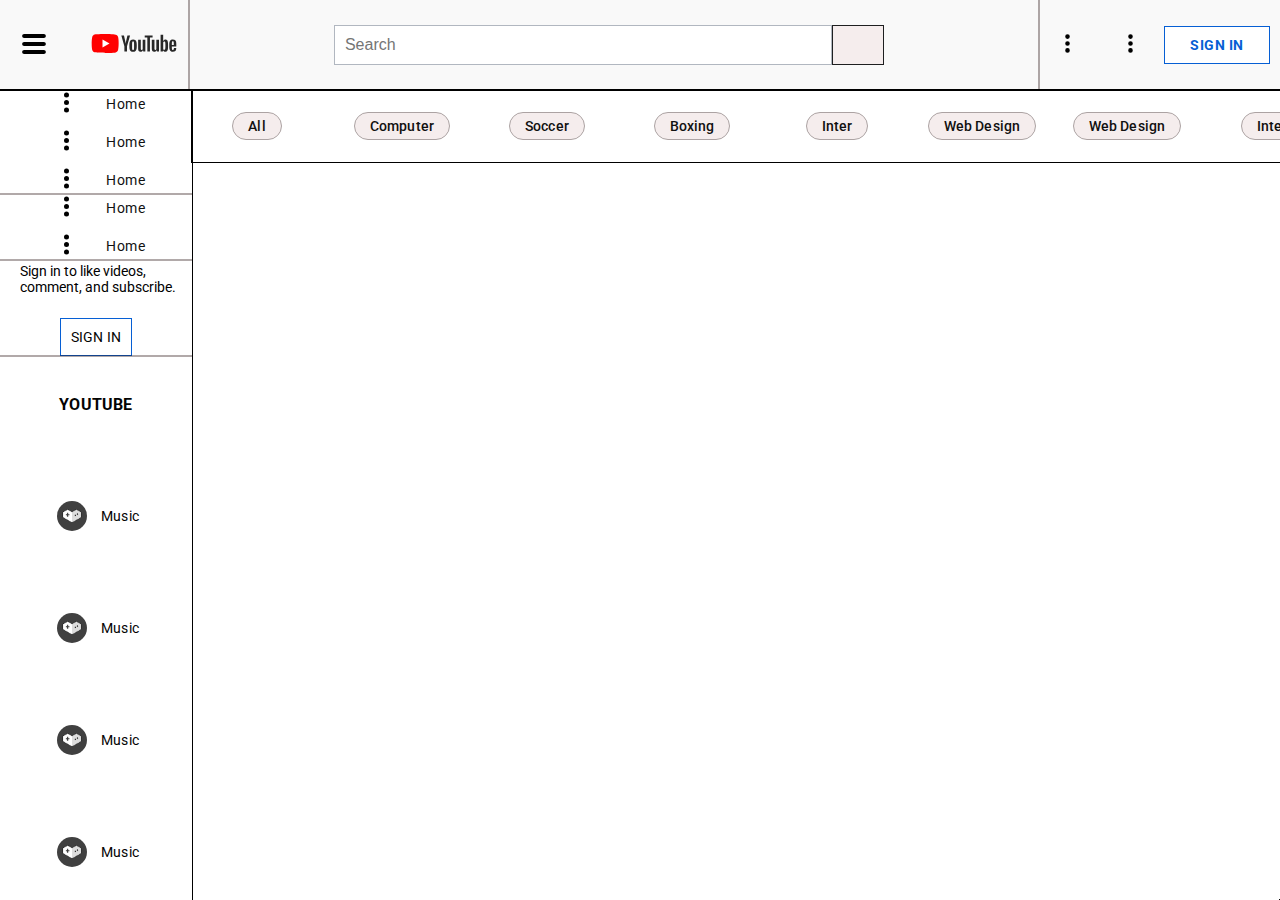
==== commit 1a0ab01e: "fixed some minor bugs, added overflow scroll etc" ====
--- a/index.html
+++ b/index.html
@@ -9,6 +9,7 @@
     <link rel="stylesheet" href="assets/css/style.css">
     <link href="https://fonts.googleapis.com/icon?family=Material+Icons" rel="stylesheet" />
     <link rel="stylesheet" href="https://pro.fontawesome.com/releases/v5.10.0/css/all.css" integrity="sha384-AYmEC3Yw5cVb3ZcuHtOA93w35dYTsvhLPVnYs9eStHfGJvOvKxVfELGroGkvsg+p" crossorigin="anonymous"/>
+    <link href="https://fonts.googleapis.com/icon?family=Material+Icons" rel="stylesheet" />
     <link rel="icon" href="assets/images/main/youtube_logo_icon_168737.png" type="image/icon type">
 </head>
 
@@ -63,6 +64,8 @@
                     <li class="list-items">Boxing</li>
                     <li class="list-items">Inter</li>
                     <li class="list-items">Web Design</li>
+                    <li class="list-items">Web Design</li>
+                    <li class="list-items">Inter</li>
                 </ul>
 
         </header>
@@ -79,12 +82,12 @@
 
                 <div class="left-group-1">
                     <a href="#"><svg width="25px" height="25px" viewBox="0 0 20 20" xmlns="http://www.w3.org/2000/svg"><path d="M10 12a2 2 0 1 1 0-4 2 2 0 0 1 0 4zm0-6a2 2 0 1 1 0-4 2 2 0 0 1 0 4zm0 12a2 2 0 1 1 0-4 2 2 0 0 1 0 4z"/></svg></a>
-                    <span><a href="#">Explore</a></span>
+                    <span><a href="#">Home</a></span>
                 </div>
 
                 <div class="left-group-1">
                     <a href="#"><svg width="25px" height="25px" viewBox="0 0 20 20" xmlns="http://www.w3.org/2000/svg"><path d="M10 12a2 2 0 1 1 0-4 2 2 0 0 1 0 4zm0-6a2 2 0 1 1 0-4 2 2 0 0 1 0 4zm0 12a2 2 0 1 1 0-4 2 2 0 0 1 0 4z"/></svg></a>
-                    <span><a href="#">Subscribe</a></span>
+                    <span><a href="#">Home</a></span>
                 </div>
 
             </div> 
@@ -93,12 +96,12 @@
 
                 <div class="left-group-2">
                     <a href="#"><svg width="25px" height="25px" viewBox="0 0 20 20" xmlns="http://www.w3.org/2000/svg"><path d="M10 12a2 2 0 1 1 0-4 2 2 0 0 1 0 4zm0-6a2 2 0 1 1 0-4 2 2 0 0 1 0 4zm0 12a2 2 0 1 1 0-4 2 2 0 0 1 0 4z"/></svg></a>
-                    <span><a href="#">Library</a></span>
+                    <span><a href="#">Home</a></span>
                 </div>
 
                 <div class="left-group-2">
                     <a href="#"><svg width="25px" height="25px" viewBox="0 0 20 20" xmlns="http://www.w3.org/2000/svg"><path d="M10 12a2 2 0 1 1 0-4 2 2 0 0 1 0 4zm0-6a2 2 0 1 1 0-4 2 2 0 0 1 0 4zm0 12a2 2 0 1 1 0-4 2 2 0 0 1 0 4z"/></svg></a>
-                    <span><a href="#">History</a></span>
+                    <span><a href="#">Home</a></span>
                 </div>
 
             </div> 
@@ -117,24 +120,29 @@
 
             <div class="left-menu-sub-4">
                 
-                <div class="left-group-4">
-
-                </div>
-
-                <div class="left-group-4">
-
-                </div>
-
-                <div class="left-group-4">
-
-                </div>
-
-                <div class="left-group-4">
-
-                </div>
-
-                <div class="left-group-4">
-
+                <div class="left-group-4 special-case-4">
+                    <span>YOUTUBE</span>
+                    <!-- <span></span> -->
+                </div>
+
+                <div class="left-group-4">
+                    <img src="assets/images/logos/channels4_profile (2).jpg" alt="">
+                    <span>Music</span>
+                </div>
+
+                <div class="left-group-4">
+                    <img src="assets/images/logos/channels4_profile (2).jpg" alt="">
+                    <span>Music</span>
+                </div>
+
+                <div class="left-group-4">
+                    <img src="assets/images/logos/channels4_profile (2).jpg" alt="">
+                    <span>Music</span>
+                </div>
+
+                <div class="left-group-4">
+                    <img src="assets/images/logos/channels4_profile (2).jpg" alt="">
+                    <span>Music</span>
                 </div>
 
             </div> 
--- a/assets/css/style.css
+++ b/assets/css/style.css
@@ -1,4 +1,6 @@
 /*DEFAULT VALUES  had a problem with header not quite responsive and the right header magically moved like 100 px from right to left and caused problems but with AUTO in grid fixed it also add AUTO to 900 px media query especially the last button*/
+@import url('https://fonts.googleapis.com/css2?family=Roboto:wght@300;400;700&display=swap');
+
 * {
     margin: 0 0;
     padding: 0 0;
@@ -13,7 +15,7 @@
   }
 
 body {
-    font-family: sans-serif;
+    font-family: 'Roboto', sans-serif;
     font-size: 12px;
 }
 
@@ -48,7 +50,7 @@
     display: grid;
     grid-template: 
     "header-sub-1 header-sub-2 header-sub-3" 1fr /
-    0.2fr 0.7fr auto; /* this is where the bug was wich cause header problems, i had all three at 1fr 1fr 1fr but when i tried auto in the last part all went perfect when responsive*/
+    0.2fr 0.9fr auto; /* this is where the bug was wich cause header problems, i had all three at 1fr 1fr 1fr but when i tried auto in the last part all went perfect when responsive*/
     background-color: #f9f9f9;
 }
 
@@ -66,16 +68,16 @@
     width: 100%;
     display: grid;
     grid-template: 
-    "left-menu-sub-1" 0.2fr
-    "left-menu-sub-2" 0.2fr
-    "left-menu-sub-3" 0.2fr
-    "left-menu-sub-4" 0.4fr /
+    "left-menu-sub-1" 0.15fr
+    "left-menu-sub-2" 0.15fr
+    "left-menu-sub-3" 0.15fr
+    "left-menu-sub-4" auto /
     /* "left-menu-sub-5" 0.05fr
     "left-menu-sub-6" 0.05fr
     "left-menu-sub-7" 0.3fr
     "left-menu-sub-8"; 0.3fr */
     1fr;
-    /* overflow: scroll; */
+    overflow: scroll;
 }
 
 section.container-menus main.main-menu {
@@ -118,8 +120,9 @@
     outline: 0.5px solid rgba(41, 19, 19, 0.363);
     display: grid;
     place-items: center;
-    justify-content: left;
+    justify-content: center;
     grid-template-rows: 1fr 1fr 1fr;
+    grid-gap: 10px;
     /* align-content: start; */
 }
 
@@ -128,8 +131,9 @@
     outline: 0.5px solid rgba(41, 19, 19, 0.363);
     display: grid;
     place-items: center;
-    justify-content: left;
+    justify-content: center;
     grid-template-rows: 1fr 1fr;
+    grid-gap: 10px;
     /* align-content: start; */
 }
 
@@ -138,8 +142,9 @@
     outline: 0.5px solid rgba(41, 19, 19, 0.363);
     display: grid;
     place-items: center;
-    justify-content: left;
+    justify-content: center;
     grid-template-rows: 1fr;
+    grid-gap: 20px;
     /* align-content: start; */
 }
 
@@ -148,8 +153,9 @@
     outline: 0.5px solid rgba(41, 19, 19, 0.363);
     display: grid;
     place-items: center;
-    justify-content: left;
+    justify-content: center;
     grid-template-rows: 1fr 1fr 1fr 1fr 1fr;
+    grid-gap: 16px;
     /* align-content: start; */
 }
 
@@ -183,7 +189,7 @@
 
 header.header .header-sub-2 .header-group-2 {
     display: grid;
-    grid-template-columns: 450px auto;
+    grid-template-columns: 550px auto;
     place-items: center;
     justify-content: center;
     grid-gap: 10px;
@@ -193,7 +199,7 @@
 header.header .header-sub-3 .header-group-3 {
     display: grid;
     grid-template-columns: 1fr 1fr 2fr;
-    grid-gap: 20px;
+    grid-gap: 5px;
     place-items: center;
     /* justify-content: center; */
     /* padding-right: 10px; */
@@ -205,10 +211,10 @@
     border: 1px solid #065fd4;
     background-color: #fff;
     font-size: 14px;
-    padding: 10px 15px;
+    padding: 10px 25px;
     font-weight: 700;
     letter-spacing: 0.5px;
-    font-family: sans-serif;
+    font-family: 'Roboto', sans-serif;
     color: #065fd4;
     margin-right: 10px;
     cursor: pointer;
@@ -246,7 +252,7 @@
 }
 
 header.header .header-sub-2 .header-group-2 button {
-    padding: 10px 20px;
+    padding: 10px 25px;
     font-size: 16px;
     background-color: #f5eded;
     border: 1px solid #1e1f20;
@@ -259,8 +265,8 @@
 
 header.mini-header ul.elements-wrapper {
     display: grid;
-    grid-template-columns: repeat(6, 130px);
-    grid-gap: 30px;
+    grid-template-columns: repeat(8, 130px);
+    grid-gap: 15px;
     place-items: center;
     justify-content: left;
     /* padding-left: 10px; */
@@ -271,16 +277,17 @@
 header.mini-header ul.elements-wrapper li {
     border-radius: 20px;
     background-color: #f5eded;
-    padding: 5px 18px;
-    font-size: 14px;
-    font-family: sans-serif;
+    padding: 5px 15px;
+    font-size: 14px;
+    font-family: 'Roboto', sans-serif;
     font-weight: 500;
     color: #111111;
     letter-spacing: 0.1px;
     cursor: pointer;
     border: 1px solid #aca3a3;
-    /* display: grid;
-    place-items: center; */
+    /*display: grid;
+    place-items: center;
+     */
 }
 
 header.mini-header ul.elements-wrapper li:hover {
@@ -292,76 +299,73 @@
 
 aside.left-menu .left-menu-sub-1 .left-group-1 {
     display: grid;
-    grid-template-columns: 1fr 3fr;
+    grid-template-columns: 1fr 1fr;
     /* place-items: center; */
-    justify-content:left;
-    align-items: center; /* this fixe text not centering like place-items */
-    grid-gap: 35px;
+    justify-content:center;
+    place-items: center;
+    /* align-items: center; */
+    /* align-content: center; this fixe text not centering like place-items */
+    grid-gap: 20px;
 }
 
 aside.left-menu .left-menu-sub-2 .left-group-2 {
     display: grid;
-    grid-template-columns: 1fr 3fr;
-    justify-content: left;
-    grid-gap: 35px;
+    grid-template-columns: 1fr 1fr;
+    justify-content: center;
+    grid-gap: 20px;
     align-items: center;
+    place-items: center;
+    align-content: center;
 }
 
 aside.left-menu .left-menu-sub-3 .left-group-3 {
     display: grid;
     grid-template-rows: 1fr 1fr;
     justify-content: center;
-    grid-gap: 25px;
-    /* align-items: center; */
+    grid-gap: 20px;
+    align-items: center;
     place-items: center;
 }
 
 aside.left-menu .left-menu-sub-4 .left-group-4 {
     display: grid;
-    grid-template-columns: 1fr 3fr;
-    justify-content: left;
-    grid-gap: 35px;
+    grid-template-columns: 1fr 1fr;
+    justify-content: center;
+    grid-gap: 10px;
     align-items: center;
+    place-items: center;
 }
 
 aside.left-menu .left-menu-sub-1 .left-group-1 span {
     font-size: 14px;
-    font-family: sans-serif;
+    font-family: 'Roboto', sans-serif;
     letter-spacing: 0.5px;
     font-weight: normal;
-    /* text-align: left; */
     color: #030303;
-    /* font-style: italic; */
 }
 
 aside.left-menu .left-menu-sub-2 .left-group-2 span {
     font-size: 14px;
-    font-family: sans-serif;
+    font-family: 'Roboto', sans-serif;
     letter-spacing: 0.5px;
     font-weight: normal;
-    /* text-align: left; */
     color: #030303;
-    /* font-style: italic; */
 }
 
 aside.left-menu .left-menu-sub-3 .left-group-3 span {
     font-size: 14px;
-    font-family: sans-serif;
-    letter-spacing: 0.5px;
-    font-weight: normal;
-    /* text-align: left; */
+    font-family: 'Roboto', sans-serif;
+    letter-spacing: 0.2px;
+    font-weight: normal;
     color: #030303;
-    /* font-style: italic; */
 }
 
 aside.left-menu .left-menu-sub-4 .left-group-4 span {
     font-size: 14px;
-    font-family: sans-serif;
-    letter-spacing: 0.5px;
-    font-weight: normal;
-    /* text-align: left; */
+    font-family: 'Roboto', sans-serif;
+    letter-spacing: 0.2px;
+    font-weight: normal;
     color: #030303;
-    /* font-style: italic; */
 }
 
 aside.left-menu .left-menu-sub-3 .left-group-3 button {
@@ -369,12 +373,11 @@
     border: 1px solid #065fd4;
     background-color: #fff;
     font-size: 14px;
-    padding: 10px 15px;
+    padding: 10px 10px;
     font-weight: 700;
     letter-spacing: 0.5px;
     font-family: sans-serif;
     color: #065fd4;
-    margin-right: 10px;
     cursor: pointer;
 }
 
@@ -387,36 +390,46 @@
 
 aside.left-menu .left-menu-sub-3 .left-group-3 p {
     font-size: 14px;
-    font-family: sans-serif;
+    font-family: 'Roboto', sans-serif;
     letter-spacing: normal;
     font-weight: normal;
-    padding-left: 10px;
-    
-}
-
-
-
-@media screen and (max-width: 1350px) {
-
+    padding-left: 20px;
+}
+
+aside.left-menu .left-menu-sub-4 .special-case-4 {
+    display: grid;
+    grid-template-columns: 1fr;
+    place-items: center;
+    justify-content: center;
+}
+
+aside.left-menu .left-menu-sub-4 .special-case-4 span {
+    font-size: 16px;
+    font-weight: 700;
+    font-family: 'Roboto', sans-serif;
+}
+
+aside.left-menu .left-menu-sub-4 .left-group-4 img {
+    height: 30px;
+    width: 30px;
+    border-radius: 20px;
+}
+
+@media screen and (max-width: 1250px) {
     header.mini-header ul.elements-wrapper {
         overflow: hidden;
     }
-
 }
 
 @media screen and (max-width: 850px) {
-
     section.container-menus header.header {
         width: 100vw;
     }
-
-    header.header .header-sub-3 .header-group-3 {
-        width: 100vw;
-    }
-
-}
-
-@media screen and (max-width: 650px) {
+    /* header.header .header-sub-3 .header-group-3 {
+        /* width: 100vw; */
+}
+
+@media screen and (max-width: 600px) {
 
     section.container-menus {
         height: 100vh;
@@ -447,7 +460,7 @@
     header.header .header-sub-3 .header-group-3 {
         display: grid;
         grid-template-columns: auto auto auto;
-        grid-gap: 5px;
+        grid-gap: 10px;
         width: 100%;
     }
 
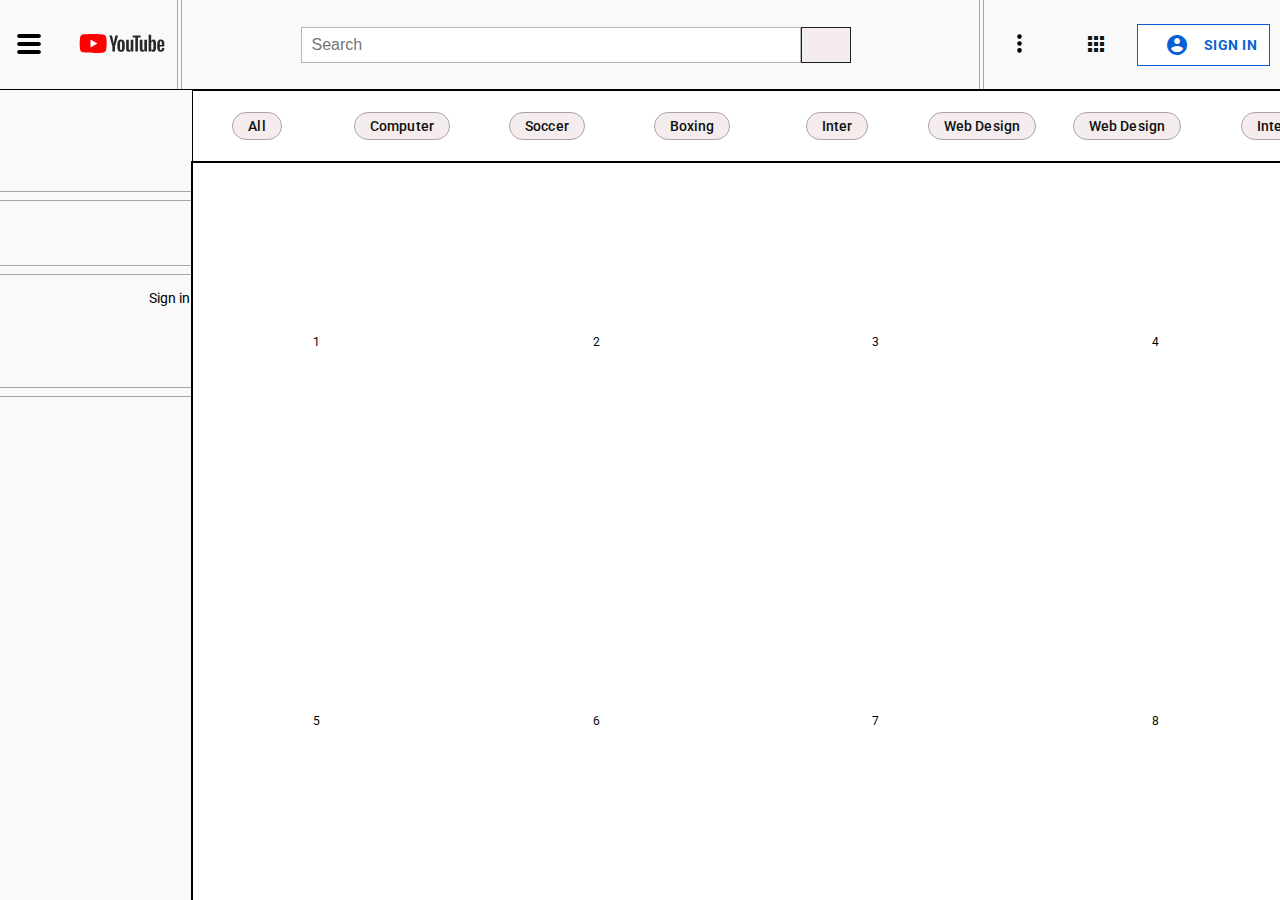
==== commit b8ce1d8f: "grid main layout fixed, and work in progress" ====
--- a/index.html
+++ b/index.html
@@ -44,9 +44,9 @@
 
                 <div class="header-group-3">
                     <a href="#"><svg width="23px" height="23px" viewBox="0 0 20 20" xmlns="http://www.w3.org/2000/svg"><path d="M10 12a2 2 0 1 1 0-4 2 2 0 0 1 0 4zm0-6a2 2 0 1 1 0-4 2 2 0 0 1 0 4zm0 12a2 2 0 1 1 0-4 2 2 0 0 1 0 4z"/></svg></a>
-                    <a href="#"><svg width="23px" height="23px" viewBox="0 0 20 20" xmlns="http://www.w3.org/2000/svg"><path d="M10 12a2 2 0 1 1 0-4 2 2 0 0 1 0 4zm0-6a2 2 0 1 1 0-4 2 2 0 0 1 0 4zm0 12a2 2 0 1 1 0-4 2 2 0 0 1 0 4z"/></svg></a>
+                    <a href="#"><i class="material-icons">apps</i></a>
                     <button>
-                        <i class="fas fa-microphone"></i>
+                        <i class="material-icons special-icon">account_circle</i>
                         Sign In
                     </button>
                 </div>
@@ -76,17 +76,17 @@
             <div class="left-menu-sub-1">
 
                 <div class="left-group-1">
-                    <a href="#"><svg width="25px" height="25px" viewBox="0 0 20 20" xmlns="http://www.w3.org/2000/svg"><path d="M10 12a2 2 0 1 1 0-4 2 2 0 0 1 0 4zm0-6a2 2 0 1 1 0-4 2 2 0 0 1 0 4zm0 12a2 2 0 1 1 0-4 2 2 0 0 1 0 4z"/></svg></a>
+                    <a href="#"><i class="material-icons">home</i></a>
                     <span><a href="#">Home</a></span>
                 </div>
 
                 <div class="left-group-1">
-                    <a href="#"><svg width="25px" height="25px" viewBox="0 0 20 20" xmlns="http://www.w3.org/2000/svg"><path d="M10 12a2 2 0 1 1 0-4 2 2 0 0 1 0 4zm0-6a2 2 0 1 1 0-4 2 2 0 0 1 0 4zm0 12a2 2 0 1 1 0-4 2 2 0 0 1 0 4z"/></svg></a>
+                    <a href="#"><i class="material-icons">local_fire_department</i></a>
                     <span><a href="#">Home</a></span>
                 </div>
 
                 <div class="left-group-1">
-                    <a href="#"><svg width="25px" height="25px" viewBox="0 0 20 20" xmlns="http://www.w3.org/2000/svg"><path d="M10 12a2 2 0 1 1 0-4 2 2 0 0 1 0 4zm0-6a2 2 0 1 1 0-4 2 2 0 0 1 0 4zm0 12a2 2 0 1 1 0-4 2 2 0 0 1 0 4z"/></svg></a>
+                    <a href="#"><i class="material-icons">subscriptions</i></a>
                     <span><a href="#">Home</a></span>
                 </div>
 
@@ -95,12 +95,12 @@
             <div class="left-menu-sub-2">
 
                 <div class="left-group-2">
-                    <a href="#"><svg width="25px" height="25px" viewBox="0 0 20 20" xmlns="http://www.w3.org/2000/svg"><path d="M10 12a2 2 0 1 1 0-4 2 2 0 0 1 0 4zm0-6a2 2 0 1 1 0-4 2 2 0 0 1 0 4zm0 12a2 2 0 1 1 0-4 2 2 0 0 1 0 4z"/></svg></a>
+                    <a href="#"><i class="material-icons">library_add_check</i></a>
                     <span><a href="#">Home</a></span>
                 </div>
 
                 <div class="left-group-2">
-                    <a href="#"><svg width="25px" height="25px" viewBox="0 0 20 20" xmlns="http://www.w3.org/2000/svg"><path d="M10 12a2 2 0 1 1 0-4 2 2 0 0 1 0 4zm0-6a2 2 0 1 1 0-4 2 2 0 0 1 0 4zm0 12a2 2 0 1 1 0-4 2 2 0 0 1 0 4z"/></svg></a>
+                    <a href="#"><i class="material-icons">history</i></a>
                     <span><a href="#">Home</a></span>
                 </div>
 
@@ -111,8 +111,7 @@
                 <div class="left-group-3">
                     <p>Sign in to like videos, comment, and subscribe.</p>
                     <button>
-                        <i class="fas fa-microphone"></i>
-                        <span>Sign In</span>
+                        <i class="material-icons special-icon">account_circle</i>                        <span>Sign In</span>
                     </button>
                 </div>
 
@@ -123,6 +122,26 @@
                 <div class="left-group-4 special-case-4">
                     <span>YOUTUBE</span>
                     <!-- <span></span> -->
+                </div>
+
+                <div class="left-group-4">
+                    <img src="assets/images/logos/channels4_profile (2).jpg" alt="">
+                    <span>Music</span>
+                </div>
+
+                <div class="left-group-4">
+                    <img src="assets/images/logos/channels4_profile (2).jpg" alt="">
+                    <span>Music</span>
+                </div>
+
+                <div class="left-group-4">
+                    <img src="assets/images/logos/channels4_profile (2).jpg" alt="">
+                    <span>Music</span>
+                </div>
+
+                <div class="left-group-4">
+                    <img src="assets/images/logos/channels4_profile (2).jpg" alt="">
+                    <span>Music</span>
                 </div>
 
                 <div class="left-group-4">
@@ -167,37 +186,41 @@
 <!------------------------------------------------------------------------->
 
         <main class="main-menu">
-        
-            <div class="main-post">
-
-            </div>
-
-            <div class="main-post">
-                
-            </div>
-
-            <div class="main-post">
-                
-            </div>
-
-            <div class="main-post">
-                
-            </div>
-
-            <div class="main-post">
-                
-            </div>
-
-            <div class="main-post">
-                
-            </div>
-
-            <div class="main-post">
-                
-            </div>
-
-            <div class="main-post">
-                
+
+            <div class="row-wrapper">
+                <div class="main-post">
+                    1
+                </div>
+
+                <div class="main-post">
+                    2
+                </div>
+
+                <div class="main-post">
+                    3
+                </div>
+
+                <div class="main-post">
+                    4
+                </div>
+            </div>
+
+            <div class="row-wrapper">
+                <div class="main-post">
+                    5
+                </div>
+
+                <div class="main-post">
+                    6
+                </div>
+
+                <div class="main-post">
+                    7
+                </div>
+
+                <div class="main-post">
+                    8
+                </div>
             </div>
 
         </main>
--- a/assets/css/style.css
+++ b/assets/css/style.css
@@ -10,17 +10,35 @@
     transition: 1s;
 }
 
+.material-icons {
+    color: #141616;
+  }
+
 ::-webkit-scrollbar {
     width: 10px;
-  }
+    background-color: transparent;
+}
+
+::-webkit-scrollbar:hover {
+    width: 10px;
+    background-color: #b1b8c2;
+    transition: 1s;
+}
+
+::-webkit-scrollbar-button {
+    width: 10px; 
+    height: 50px; 
+}
+
+::-webkit-scrollbar-button:hover {
+    width: 10px; 
+    height: 50px; 
+}
 
 body {
     font-family: 'Roboto', sans-serif;
     font-size: 12px;
-}
-
-.svg {
-    padding-top: 3px;
+    overflow-x: hidden; /* removes scroll in bottom */
 }
 
 html {
@@ -39,7 +57,7 @@
     grid-template: 
     "header header" 0.1fr
     "left-menu mini-header" 0.08fr
-    "left-menu main" 0.82fr /
+    "left-menu main-menu" 0.82fr /
     0.15fr 0.85fr;
 }
 
@@ -52,6 +70,7 @@
     "header-sub-1 header-sub-2 header-sub-3" 1fr /
     0.2fr 0.9fr auto; /* this is where the bug was wich cause header problems, i had all three at 1fr 1fr 1fr but when i tried auto in the last part all went perfect when responsive*/
     background-color: #f9f9f9;
+    grid-gap: 5px;
 }
 
 section.container-menus header.mini-header {
@@ -78,13 +97,21 @@
     "left-menu-sub-8"; 0.3fr */
     1fr;
     overflow: scroll;
+    grid-gap: 10px;
+    background-color: #f9f9f9;
+    overflow-x: hidden;
 }
 
 section.container-menus main.main-menu {
     grid-area: main-menu;
     outline: 1px solid #000;
     width: 100%;
-    /* overflow: scroll; */
+    display: grid;
+    grid-template-rows: 1fr 1fr;
+    grid-gap: 20px;
+    /* place-items: center;
+    justify-content: center; */
+
 }
 
 section.container-menus header.header .header-sub-1 {
@@ -211,15 +238,26 @@
     border: 1px solid #065fd4;
     background-color: #fff;
     font-size: 14px;
-    padding: 10px 25px;
+    padding: 8px 12px;
     font-weight: 700;
     letter-spacing: 0.5px;
     font-family: 'Roboto', sans-serif;
     color: #065fd4;
     margin-right: 10px;
     cursor: pointer;
-}
-
+    display: grid;
+    grid-template-columns: 1fr 1fr;
+    place-items: center;
+}
+
+header.header .header-sub-3 .header-group-3 button i {
+    color: #065fd4;
+}
+
+header.header .header-sub-3 .header-group-3 button:hover i {
+    color: #e0e4eb;
+    transition: 1s;
+}
 
 header.header .header-sub-3 .header-group-3 button:hover {
     background-color: #065fd4;
@@ -247,12 +285,12 @@
     letter-spacing: normal;
     font-weight: normal;
     border: 1px solid #b1b7c0;
-    padding: 10px 10px;
+    padding: 8px 10px;
     width: 100%;
 }
 
 header.header .header-sub-2 .header-group-2 button {
-    padding: 10px 25px;
+    padding: 8px 10px;
     font-size: 16px;
     background-color: #f5eded;
     border: 1px solid #1e1f20;
@@ -373,12 +411,15 @@
     border: 1px solid #065fd4;
     background-color: #fff;
     font-size: 14px;
-    padding: 10px 10px;
+    padding: 10px 12px;
     font-weight: 700;
     letter-spacing: 0.5px;
     font-family: sans-serif;
     color: #065fd4;
     cursor: pointer;
+    display: grid;
+    grid-template-columns: 1fr 1fr;
+    place-items: center;
 }
 
 aside.left-menu .left-menu-sub-3 .left-group-3 button:hover {
@@ -388,6 +429,27 @@
     transition: 1s;
 }
 
+aside.left-menu .left-menu-sub-3 .left-group-3 i{
+    color: #065fd4;
+    transition: 1s;
+}
+
+aside.left-menu .left-menu-sub-3 .left-group-3 span{
+    color: #065fd4;
+    font-size: 12px;
+    font-weight: 600;
+}
+
+aside.left-menu .left-menu-sub-3 .left-group-3 button:hover i{
+    color: #fff;
+    transition: 1s;
+}
+
+aside.left-menu .left-menu-sub-3 .left-group-3 button:hover span{
+    color: #fff;
+    transition: 1s;
+}
+
 aside.left-menu .left-menu-sub-3 .left-group-3 p {
     font-size: 14px;
     font-family: 'Roboto', sans-serif;
@@ -414,6 +476,23 @@
     width: 30px;
     border-radius: 20px;
 }
+
+main.main-menu .main-post {
+    outline: 0.5 solid #1e1f20;
+    /* grid-area: main-post; */
+}
+
+main.main-menu .row-wrapper {
+    display: grid;
+    grid-template-columns: repeat(4, 1fr);
+    grid-gap: 30px;
+    place-items: center;
+    justify-content: center;
+}
+
+
+
+
 
 @media screen and (max-width: 1250px) {
     header.mini-header ul.elements-wrapper {
@@ -437,7 +516,7 @@
         grid-template: 
         "header" 0.1fr
         "mini-header" 0.08fr
-        "main" 0.82fr /
+        "main-menu" 0.82fr /
         1fr;
     }
 
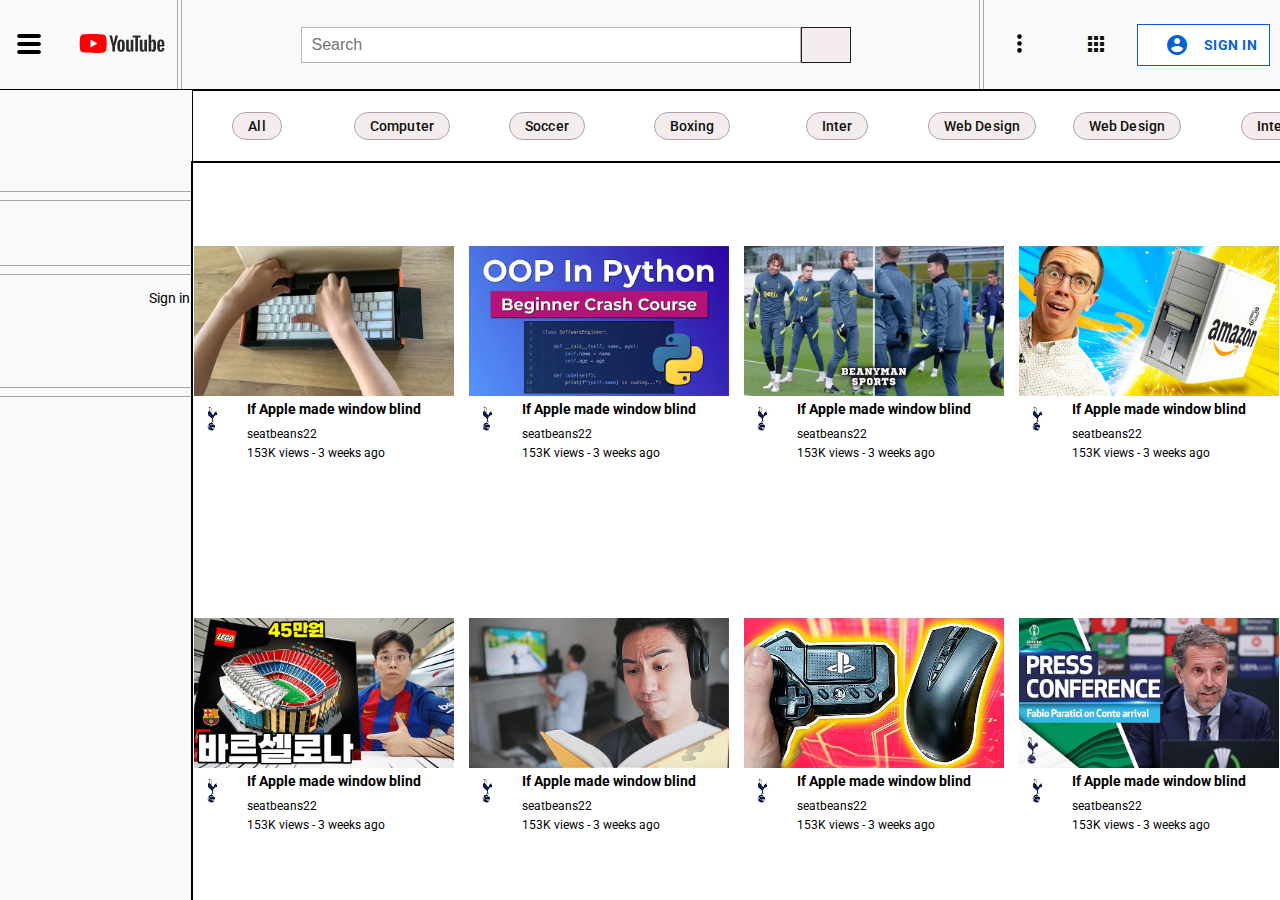
==== commit 1dc56ec2: "main now works, jus tneed to make it responsive and hover" ====
--- a/index.html
+++ b/index.html
@@ -189,38 +189,69 @@
 
             <div class="row-wrapper">
                 <div class="main-post">
-                    1
-                </div>
-
-                <div class="main-post">
-                    2
-                </div>
-
-                <div class="main-post">
-                    3
-                </div>
-
-                <div class="main-post">
-                    4
+                    <img class="image-post" src="assets/images/main/foto-1webp.webp" alt="">
+                    <img class="icon-post" src="assets/images/main/icon.jpg" alt="">
+                    <h2 class="video-title">If Apple made window blind</h2>
+                    <span class="video-user">seatbeans22</span>
+                    <span class="video-views">153K views - 3 weeks ago </span>
+                </div>
+
+                <div class="main-post">
+                    <img class="image-post" src="assets/images/main/foto-2.webp" alt="">
+                    <img class="icon-post" src="assets/images/main/icon.jpg" alt="">
+                    <h2 class="video-title">If Apple made window blind</h2>
+                    <span class="video-user">seatbeans22</span>
+                    <span class="video-views">153K views - 3 weeks ago </span>
+                </div>
+
+                <div class="main-post">
+                    <img class="image-post" src="assets/images/main/foto-3.webp" alt="">
+                    <img class="icon-post" src="assets/images/main/icon.jpg" alt="">
+                    <h2 class="video-title">If Apple made window blind</h2>
+                    <span class="video-user">seatbeans22</span>
+                    <span class="video-views">153K views - 3 weeks ago </span>
+                </div>
+
+                <div class="main-post">
+                    <img class="image-post" src="assets/images/main/foto-4.webp" alt="">
+                    <img class="icon-post" src="assets/images/main/icon.jpg" alt="">
+                    <h2 class="video-title">If Apple made window blind</h2>
+                    <span class="video-user">seatbeans22</span>
+                    <span class="video-views">153K views - 3 weeks ago </span>
                 </div>
             </div>
 
             <div class="row-wrapper">
                 <div class="main-post">
-                    5
-                </div>
-
-                <div class="main-post">
-                    6
-                </div>
-
-                <div class="main-post">
-                    7
-                </div>
-
-                <div class="main-post">
-                    8
-                </div>
+                    <img class="image-post" src="assets/images/main/foto-5.webp" alt="">
+                    <img class="icon-post" src="assets/images/main/icon.jpg" alt="">
+                    <h2 class="video-title">If Apple made window blind</h2>
+                    <span class="video-user">seatbeans22</span>
+                    <span class="video-views">153K views - 3 weeks ago </span>
+                </div>
+
+                <div class="main-post">
+                    <img class="image-post" src="assets/images/main/foto-6.webp" alt="">
+                    <img class="icon-post" src="assets/images/main/icon.jpg" alt="">
+                    <h2 class="video-title">If Apple made window blind</h2>
+                    <span class="video-user">seatbeans22</span>
+                    <span class="video-views">153K views - 3 weeks ago </span>
+                </div>
+
+                <div class="main-post">
+                    <img class="image-post" src="assets/images/main/foto-7.webp" alt="">
+                    <img class="icon-post" src="assets/images/main/icon.jpg" alt="">
+                    <h2 class="video-title">If Apple made window blind</h2>
+                    <span class="video-user">seatbeans22</span>
+                    <span class="video-views">153K views - 3 weeks ago </span>
+                </div>
+
+                <div class="main-post">
+                    <img class="image-post" class="icons-post" src="assets/images/main/foto-8.webp" alt="">
+                    <img class="icon-post" src="assets/images/main/icon.jpg" alt="">
+                    <h2 class="video-title">If Apple made window blind</h2>
+                    <span class="video-user">seatbeans22</span>
+                    <span class="video-views">153K views - 3 weeks ago </span>                </div>
             </div>
 
         </main>
--- a/assets/css/style.css
+++ b/assets/css/style.css
@@ -107,11 +107,13 @@
     outline: 1px solid #000;
     width: 100%;
     display: grid;
-    grid-template-rows: 1fr 1fr;
-    grid-gap: 20px;
-    /* place-items: center;
-    justify-content: center; */
-
+    grid-template-rows: repeat(2, 1fr);
+    grid-gap: 30px;
+    place-items: center;
+    justify-content: center;
+    overflow: scroll;
+    /* overflow-x: hidden; */
+    padding-top: 25px;
 }
 
 section.container-menus header.header .header-sub-1 {
@@ -479,13 +481,53 @@
 
 main.main-menu .main-post {
     outline: 0.5 solid #1e1f20;
+    display: grid;
+    grid-template: 
+    "image-post image-post image-post" 0.7fr
+    "icon-post video-title video-title" 0.2fr
+    "icon-post video-user video-user" 0.05fr
+    "icon-post video-views video-views" 0.05fr /
+    0.2fr 0.4fr 0.4fr;
+    grid-row-gap: 5px;
+    grid-column-gap: 3px;
     /* grid-area: main-post; */
 }
 
+main.main-menu .main-post .video-title {
+    grid-area: video-title;
+    font-size: 14px;
+    padding-bottom: 5px;
+}
+
+main.main-menu .main-post .video-user {
+    grid-area: video-user;
+    font-size: 12px;
+}
+
+main.main-menu .main-post .video-views {
+    grid-area: video-views;
+    font-size: 12px;
+}
+
+main.main-menu .main-post img.image-post {
+    height: 150px;
+    width: 260px;
+    grid-area: image-post;
+}
+
+main.main-menu .main-post img.icon-post {
+    border-radius: 20px;
+    height: 36px;
+    width: 36px;
+    grid-area: icon-post;
+}
+
+
+
 main.main-menu .row-wrapper {
     display: grid;
     grid-template-columns: repeat(4, 1fr);
-    grid-gap: 30px;
+    grid-gap: 15px;
     place-items: center;
     justify-content: center;
 }
